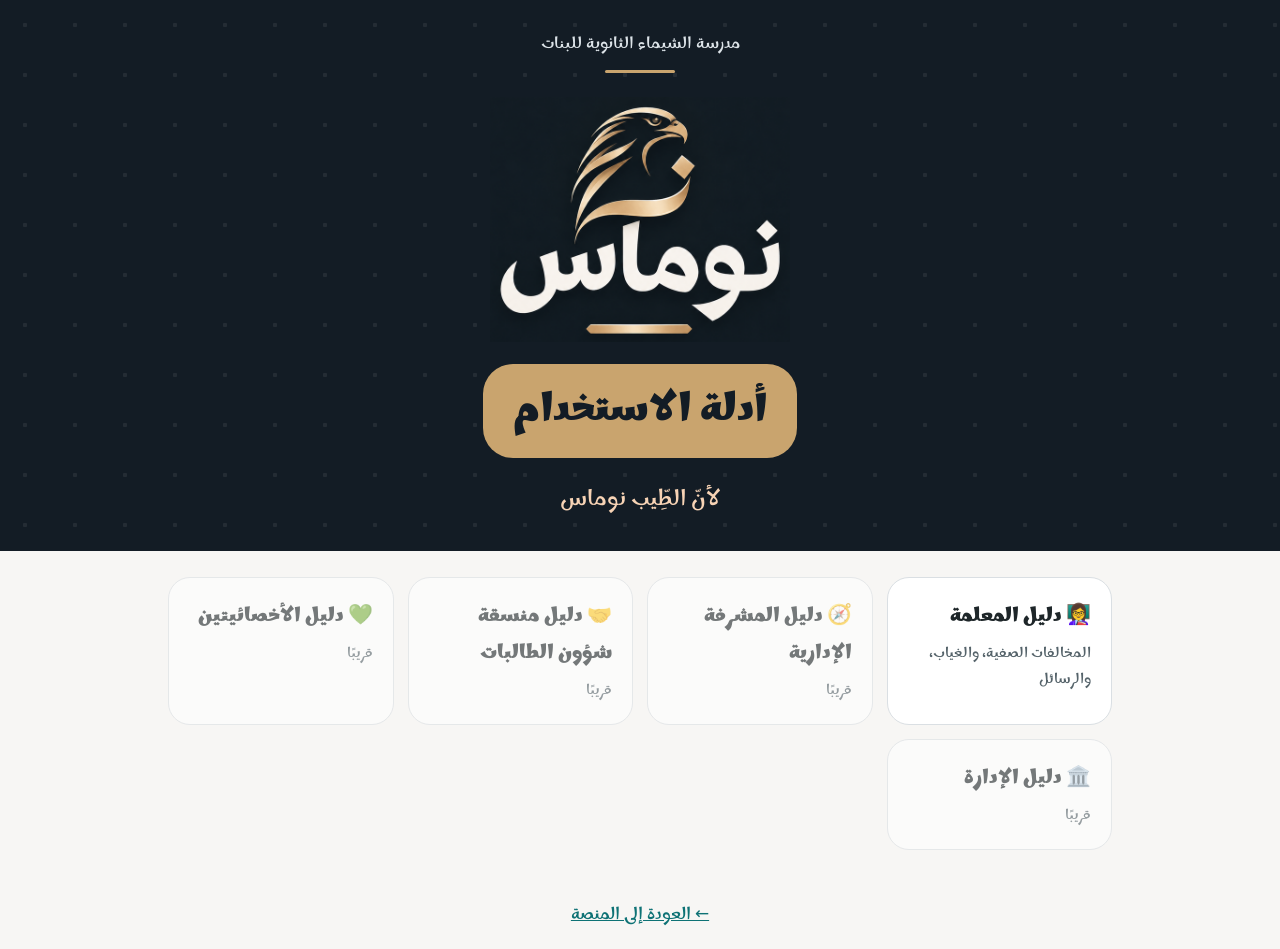
==== guide/index.html @ be3bae6d "دليل المعلمة المصوّر وصفحة الأدلة ورابطها في شاشة الدخول Co-Authored-By: Claude Opus 5.5 <noreply@an" ====
<!doctype html>
<html lang="ar" dir="rtl">
<head>
<meta charset="utf-8">
<meta name="viewport" content="width=device-width, initial-scale=1">
<title>أدلة نوماس</title>
<meta name="theme-color" content="#131C25">
<link rel="icon" href="../icons/icon-192.png">
<link href="https://fonts.googleapis.com/css2?family=Marhey:wght@300..700&family=Amiri:wght@400;700&display=swap" rel="stylesheet">
<link rel="stylesheet" href="guide.css">
<style>
.list{display:grid;grid-template-columns:repeat(auto-fit,minmax(220px,1fr));gap:14px;margin:26px 0 50px}
.list a,.list span{display:flex;flex-direction:column;gap:6px;background:#fff;border:1px solid #DADFE3;border-radius:22px;padding:20px;text-decoration:none;color:var(--ink)}
.list a:hover{border-color:var(--tq-b);box-shadow:0 6px 18px rgba(14,114,117,.12)}
.list b{font-size:20px}.list small{color:var(--mut)}
.list span{opacity:.6}
.cover{min-height:auto;padding:30px 20px}
</style>
</head>
<body>
<section class="cover"><div class="pat"></div>
  <div class="school">مدرسة الشيماء الثانوية للبنات</div>
  <div><img class="logo" src="../icons/logo.png" alt="نوماس" style="width:min(300px,70vw)"><div class="kind">أدلة الاستخدام</div><div class="tag">لأنّ الطِّيب نوماس</div></div>
</section>
<main class="wrap">
  <div class="list">
    <a href="teacher.html"><b>👩‍🏫 دليل المعلمة</b><small>المخالفات الصفية، والغياب، والرسائل</small></a>
    <span><b>🧭 دليل المشرفة الإدارية</b><small>قريبًا</small></span>
    <span><b>🤝 دليل منسقة شؤون الطالبات</b><small>قريبًا</small></span>
    <span><b>💚 دليل الأخصائيتين</b><small>قريبًا</small></span>
    <span><b>🏛️ دليل الإدارة</b><small>قريبًا</small></span>
  </div>
  <p style="text-align:center"><a href="../">← العودة إلى المنصة</a></p>
</main>
</body>
</html>
---- guide/guide.css ----
/* أدلة استخدام نوماس — مشتركة لكل الفئات */
:root{
  --ink:#1E2629; --char:#131C25; --char2:#1C2732; --gold:#C9A46E;
  --tq:#0E7275; --tq-d:#0B5C5F; --tq-l:#DDF1F1; --tq-b:#18A0A4;
  --ap:#F7D3B5; --ap-l:#FBEADB; --ap-b:#F2CFB0; --ap-ink:#6B3A16;
  --mk:#E8590C; --red:#B42318; --red-l:#FDECEA; --ok:#1F7A4D; --ok-l:#E3F4EA;
  --sil:#C9CED3; --sil-l:#E6E9EC; --bg:#F7F6F4; --mut:#55636A;
}
*{box-sizing:border-box}
html,body{margin:0;background:var(--bg);color:var(--ink);font-family:'Marhey',system-ui,sans-serif;font-size:17px;line-height:1.85}
.verse{font-family:'Amiri',serif}
a{color:var(--tq)}
.wrap{max-width:980px;margin:0 auto;padding:0 18px}

/* الغلاف */
.cover{position:relative;overflow:hidden;background:var(--char);color:#fff;min-height:100vh;display:flex;flex-direction:column;justify-content:space-between;padding:40px 28px 34px;text-align:center}
.cover .pat{position:absolute;inset:0;opacity:.07;background-image:radial-gradient(circle at 25px 25px,#fff 2px,transparent 2.5px);background-size:50px 50px}
.cover > *{position:relative}
.cover .school{color:#DCE3E8;font-size:16px}
.cover .school::after{content:'';display:block;width:70px;height:3px;background:var(--gold);margin:10px auto 0;border-radius:2px}
.cover .logo{width:min(380px,78vw);margin:24px auto 8px;display:block}
.cover .kind{display:inline-block;margin:14px auto 0;padding:10px 30px;border-radius:30px;background:var(--gold);color:var(--char);font-size:clamp(26px,6vw,40px);font-weight:700}
.cover .sub{color:#E8EDF0;margin-top:14px;font-size:18px}
.cover .tag{color:var(--ap);font-size:22px;margin-top:22px}
.cover .vs{color:var(--ap);font-size:24px;margin-top:6px}
.cover .foot{color:#AEB9C1;font-size:14px}

/* الأقسام */
.toc{background:#fff;border:1px solid #DADFE3;border-radius:22px;padding:22px 24px;margin:28px 0}
.toc h2{margin:0 0 10px;font-size:22px}
.toc ol{margin:0;padding-inline-start:22px;columns:2;column-gap:30px}
.toc li{margin:4px 0}
.role{background:linear-gradient(135deg,var(--tq) 0%,var(--tq-d) 100%);color:#fff;border-radius:22px;padding:22px 24px;margin:28px 0}
.role h2{margin:0 0 6px;font-size:23px}
.role ul{margin:6px 0 0;padding-inline-start:22px}
.role li{margin:6px 0}
.role .src{margin-top:10px;font-size:14px;color:#CDEBEC}
.sec{margin:40px 0 10px;display:flex;align-items:center;gap:14px}
.sec .ic{flex:0 0 54px;height:54px;border-radius:16px;display:flex;align-items:center;justify-content:center;font-size:28px;background:var(--ap-l);border:1px solid var(--ap-b)}
.sec h2{margin:0;font-size:26px}
.sec p{margin:0;color:var(--mut);font-size:15px}
.sec.abs .ic{background:var(--tq-l);border-color:#BFE3E3}

/* الخطوة */
.st{display:grid;grid-template-columns:minmax(0,1fr) 300px;gap:26px;align-items:center;background:#fff;border:1px solid #DADFE3;border-radius:24px;padding:22px 24px;margin:16px 0;break-inside:avoid;page-break-inside:avoid}
.st .n{display:inline-flex;align-items:center;justify-content:center;width:42px;height:42px;border-radius:21px;background:var(--char);color:#fff;font-weight:700;font-size:20px;margin-bottom:8px}
.st h3{margin:0 0 6px;font-size:21px}
.st p{margin:6px 0}
.st ol.marks{list-style:none;padding:0;margin:10px 0 0}
.st ol.marks li{display:flex;gap:10px;align-items:flex-start;margin:7px 0}
.st ol.marks li b.k{flex:0 0 28px;height:28px;border-radius:14px;background:var(--mk);color:#fff;display:inline-flex;align-items:center;justify-content:center;font-size:15px;margin-top:2px}
.phone{justify-self:center;width:270px;border-radius:34px;padding:9px;background:var(--char);box-shadow:0 14px 34px rgba(19,28,37,.22)}
.phone img{display:block;width:100%;border-radius:26px}
.tip,.warn,.good{border-radius:14px;padding:10px 14px;margin:10px 0;font-size:15px}
.tip{background:var(--ap-l);border:1px solid var(--ap-b);color:var(--ap-ink)}
.warn{background:var(--red-l);border:1px solid #F3C5C0;color:var(--red)}
.good{background:var(--ok-l);border:1px solid #BFE3CF;color:var(--ok)}
.chipx{display:inline-block;padding:0 10px;border-radius:10px;background:var(--sil-l);font-size:14px}

/* التثبيت */
.inst{display:grid;grid-template-columns:1fr 1fr;gap:16px;margin:16px 0}
.inst .c{background:#fff;border:1px solid #DADFE3;border-radius:22px;padding:18px 20px;break-inside:avoid}
.inst h3{margin:0 0 8px;display:flex;gap:10px;align-items:center}
.inst ol{margin:0;padding-inline-start:22px}
.inst li{margin:8px 0}
.key{display:inline-flex;align-items:center;gap:6px;padding:2px 10px;border-radius:10px;border:1.5px solid var(--sil);background:var(--bg);font-size:14px;direction:ltr;unicode-bidi:isolate}
.key svg{width:18px;height:18px}

/* الأسئلة */
.faq{background:#fff;border:1px solid #DADFE3;border-radius:22px;padding:6px 22px;margin:16px 0}
.faq .q{border-bottom:1px solid var(--sil-l);padding:12px 0;break-inside:avoid}
.faq .q:last-child{border:none}
.faq .q b{display:block}
.faq .q p{margin:4px 0 0}
.end{text-align:center;margin:40px 0 60px;color:var(--mut)}
.end .tg{color:var(--tq);font-size:22px}
.top-link{position:sticky;top:0;z-index:5;background:rgba(19,28,37,.96);color:#fff;display:flex;justify-content:space-between;align-items:center;padding:8px 16px;font-size:15px}
.top-link a{color:var(--ap);text-decoration:none}
.top-link img{height:30px}

@media (max-width:760px){
  .st{grid-template-columns:minmax(0,1fr);padding:18px 16px}
  .phone{width:min(260px,78vw)}
  .toc ol{columns:1}
  .inst{grid-template-columns:minmax(0,1fr)}
}
@media print{
  @page{size:A4;margin:12mm}
  html,body{background:#fff;font-size:12.5pt}
  .top-link,.noprint{display:none!important}
  .cover{min-height:auto;height:270mm;break-after:page;page-break-after:always;-webkit-print-color-adjust:exact;print-color-adjust:exact}
  .role,.phone,.st .n,.sec .ic,.tip,.warn,.good,.cover .kind,.st ol.marks li b.k{-webkit-print-color-adjust:exact;print-color-adjust:exact}
  .st{grid-template-columns:minmax(0,1fr) 62mm;padding:14px 16px;margin:10px 0}
  .phone{width:62mm;padding:6px;border-radius:24px;box-shadow:none}
  .phone img{border-radius:18px}
  .sec{break-after:avoid;page-break-after:avoid;margin-top:22px}
}
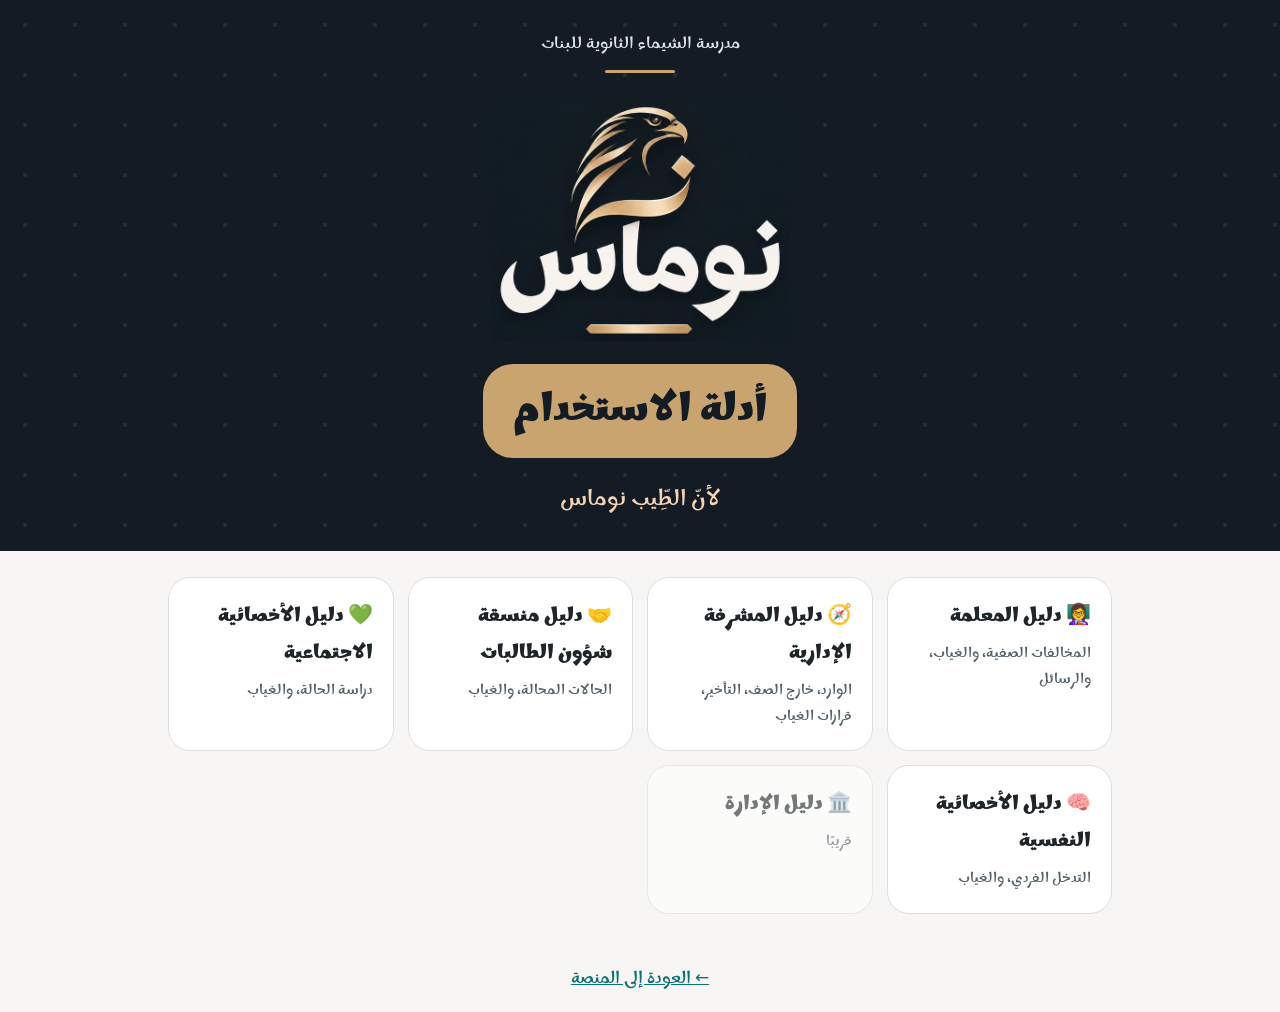
==== commit c3aa4fad: "أدلة المشرفة والمنسقة والأخصائيتين Co-Authored-By: Claude Opus 5.5 <noreply@anthropic.com> Claude-Se" ====
--- a/guide/index.html
+++ b/guide/index.html
@@ -25,9 +25,10 @@
 <main class="wrap">
   <div class="list">
     <a href="teacher.html"><b>👩‍🏫 دليل المعلمة</b><small>المخالفات الصفية، والغياب، والرسائل</small></a>
-    <span><b>🧭 دليل المشرفة الإدارية</b><small>قريبًا</small></span>
-    <span><b>🤝 دليل منسقة شؤون الطالبات</b><small>قريبًا</small></span>
-    <span><b>💚 دليل الأخصائيتين</b><small>قريبًا</small></span>
+    <a href="supervisor.html"><b>🧭 دليل المشرفة الإدارية</b><small>الوارد، خارج الصف، التأخير، قرارات الغياب</small></a>
+    <a href="coordinator.html"><b>🤝 دليل منسقة شؤون الطالبات</b><small>الحالات المحالة، والغياب</small></a>
+    <a href="social.html"><b>💚 دليل الأخصائية الاجتماعية</b><small>دراسة الحالة، والغياب</small></a>
+    <a href="psych.html"><b>🧠 دليل الأخصائية النفسية</b><small>التدخل الفردي، والغياب</small></a>
     <span><b>🏛️ دليل الإدارة</b><small>قريبًا</small></span>
   </div>
   <p style="text-align:center"><a href="../">← العودة إلى المنصة</a></p>
